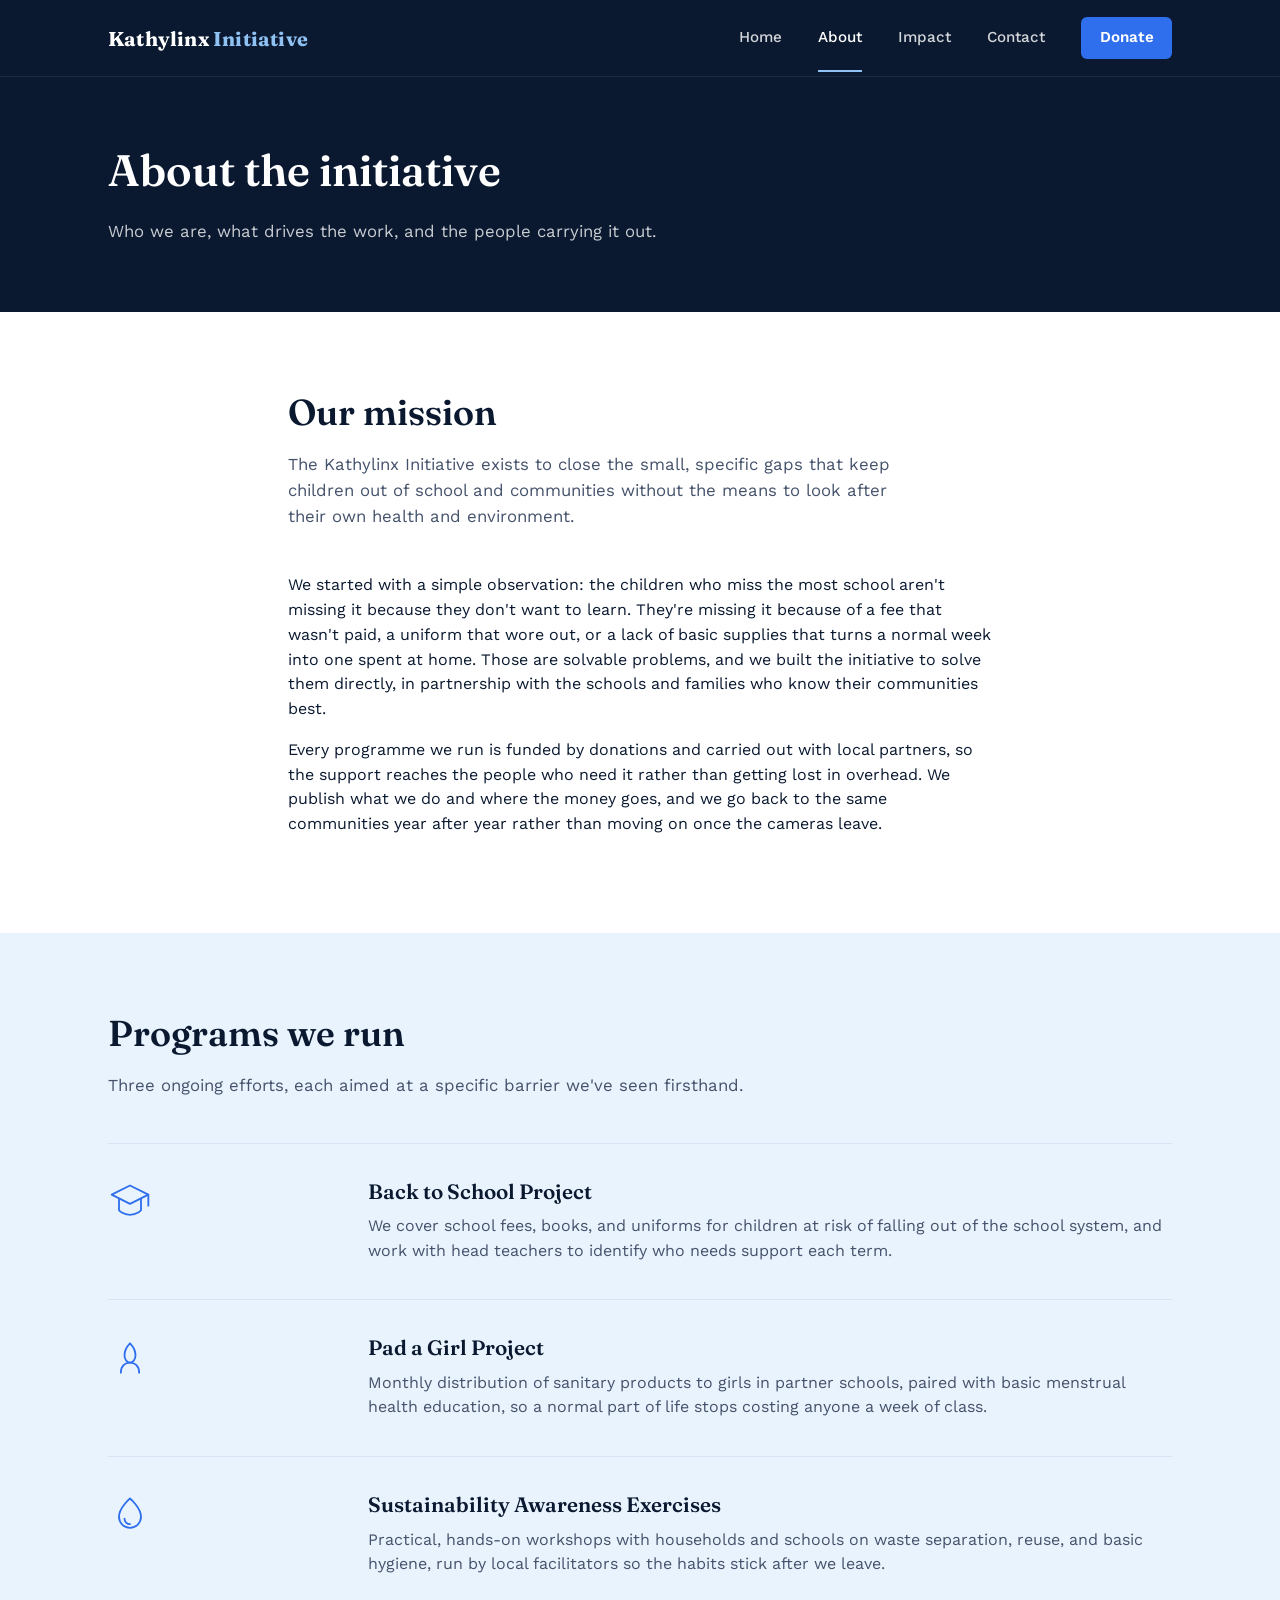
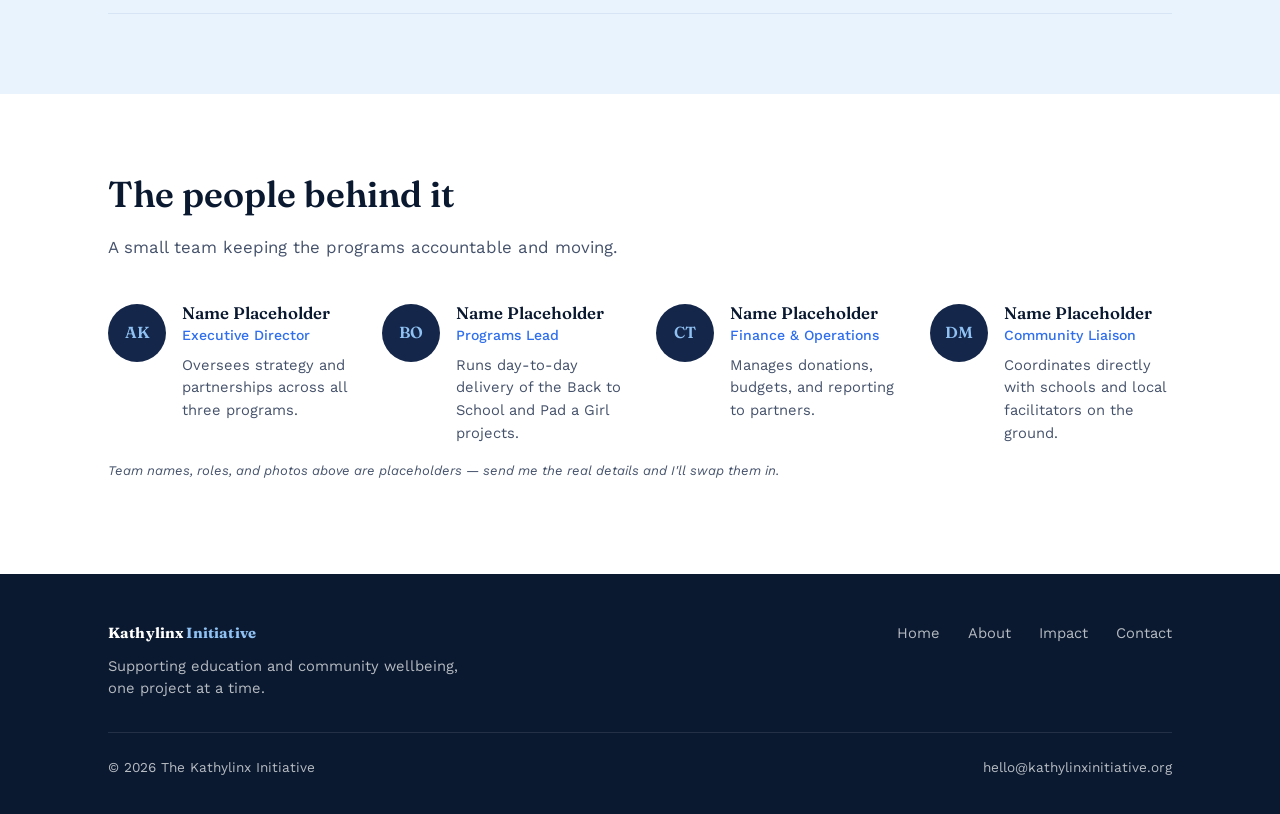
==== about.html @ f02d0393 "Add files via upload" ====
<!DOCTYPE html>
<html lang="en">
<head>
<meta charset="UTF-8">
<meta name="viewport" content="width=device-width, initial-scale=1.0">
<title>About — The Kathylinx Initiative</title>
<meta name="description" content="Learn about the Kathylinx Initiative's mission, the programs we run, and the people behind the work.">
<link rel="stylesheet" href="style.css">
</head>
<body>

<header class="site-header">
  <div class="container">
    <a href="index.html" class="brand">Kathylinx <span>Initiative</span></a>
    <nav class="main-nav" id="main-nav">
      <a href="index.html">Home</a>
      <a href="about.html" class="current">About</a>
      <a href="impact.html">Impact</a>
      <a href="contact.html">Contact</a>
      <a href="contact.html" class="nav-donate">Donate</a>
    </nav>
    <button class="nav-toggle" aria-label="Toggle menu" aria-expanded="false" aria-controls="main-nav">
      <span></span><span></span><span></span>
    </button>
  </div>
</header>

<section class="page-header">
  <div class="container">
    <h1>About the initiative</h1>
    <p>Who we are, what drives the work, and the people carrying it out.</p>
  </div>
</section>

<section class="section-light">
  <div class="container" style="max-width: 760px;">
    <div class="section-head">
      <h2>Our mission</h2>
      <p>The Kathylinx Initiative exists to close the small, specific gaps that keep children out of school and communities without the means to look after their own health and environment.</p>
    </div>
    <p>We started with a simple observation: the children who miss the most school aren't missing it because they don't want to learn. They're missing it because of a fee that wasn't paid, a uniform that wore out, or a lack of basic supplies that turns a normal week into one spent at home. Those are solvable problems, and we built the initiative to solve them directly, in partnership with the schools and families who know their communities best.</p>
    <p>Every programme we run is funded by donations and carried out with local partners, so the support reaches the people who need it rather than getting lost in overhead. We publish what we do and where the money goes, and we go back to the same communities year after year rather than moving on once the cameras leave.</p>
  </div>
</section>

<section class="section-tint">
  <div class="container">
    <div class="section-head">
      <h2>Programs we run</h2>
      <p>Three ongoing efforts, each aimed at a specific barrier we've seen firsthand.</p>
    </div>
    <div class="program-list">
      <div class="program-row">
        <div>
          <svg class="icon" viewBox="0 0 48 48" fill="none" xmlns="http://www.w3.org/2000/svg">
            <path d="M24 6L4 16L24 26L44 16L24 6Z" stroke="currentColor" stroke-width="2" stroke-linejoin="round"/>
            <path d="M12 21V33C12 33 16 38 24 38C32 38 36 33 36 33V21" stroke="currentColor" stroke-width="2" stroke-linecap="round"/>
            <path d="M44 16V28" stroke="currentColor" stroke-width="2" stroke-linecap="round"/>
          </svg>
        </div>
        <div>
          <h3>Back to School Project</h3>
          <p>We cover school fees, books, and uniforms for children at risk of falling out of the school system, and work with head teachers to identify who needs support each term.</p>
        </div>
      </div>
      <div class="program-row">
        <div>
          <svg class="icon" viewBox="0 0 48 48" fill="none" xmlns="http://www.w3.org/2000/svg">
            <path d="M24 8C24 8 30 14 30 21C30 25.4183 27.3137 29 24 29C20.6863 29 18 25.4183 18 21C18 14 24 8 24 8Z" stroke="currentColor" stroke-width="2" stroke-linejoin="round"/>
            <path d="M14 40C14 33 18.5 29 24 29C29.5 29 34 33 34 40" stroke="currentColor" stroke-width="2" stroke-linecap="round"/>
          </svg>
        </div>
        <div>
          <h3>Pad a Girl Project</h3>
          <p>Monthly distribution of sanitary products to girls in partner schools, paired with basic menstrual health education, so a normal part of life stops costing anyone a week of class.</p>
        </div>
      </div>
      <div class="program-row">
        <div>
          <svg class="icon" viewBox="0 0 48 48" fill="none" xmlns="http://www.w3.org/2000/svg">
            <path d="M24 6C24 6 12 16 12 26C12 32.6274 17.3726 38 24 38C30.6274 38 36 32.6274 36 26C36 16 24 6 24 6Z" stroke="currentColor" stroke-width="2" stroke-linejoin="round"/>
            <path d="M18 28C18 31.3137 20.6863 34 24 34" stroke="currentColor" stroke-width="2" stroke-linecap="round"/>
          </svg>
        </div>
        <div>
          <h3>Sustainability Awareness Exercises</h3>
          <p>Practical, hands-on workshops with households and schools on waste separation, reuse, and basic hygiene, run by local facilitators so the habits stick after we leave.</p>
        </div>
      </div>
    </div>
  </div>
</section>

<section class="section-light">
  <div class="container">
    <div class="section-head">
      <h2>The people behind it</h2>
      <p>A small team keeping the programs accountable and moving.</p>
    </div>
    <div class="team-list">
      <div class="team-member">
        <div class="avatar">AK</div>
        <div>
          <h3>Name Placeholder</h3>
          <p class="role">Executive Director</p>
          <p class="bio">Oversees strategy and partnerships across all three programs.</p>
        </div>
      </div>
      <div class="team-member">
        <div class="avatar">BO</div>
        <div>
          <h3>Name Placeholder</h3>
          <p class="role">Programs Lead</p>
          <p class="bio">Runs day-to-day delivery of the Back to School and Pad a Girl projects.</p>
        </div>
      </div>
      <div class="team-member">
        <div class="avatar">CT</div>
        <div>
          <h3>Name Placeholder</h3>
          <p class="role">Finance &amp; Operations</p>
          <p class="bio">Manages donations, budgets, and reporting to partners.</p>
        </div>
      </div>
      <div class="team-member">
        <div class="avatar">DM</div>
        <div>
          <h3>Name Placeholder</h3>
          <p class="role">Community Liaison</p>
          <p class="bio">Coordinates directly with schools and local facilitators on the ground.</p>
        </div>
      </div>
    </div>
    <p class="placeholder-note">Team names, roles, and photos above are placeholders — send me the real details and I'll swap them in.</p>
  </div>
</section>

<footer class="site-footer">
  <div class="container">
    <div class="footer-top">
      <div>
        <p class="brand">Kathylinx <span>Initiative</span></p>
        <p>Supporting education and community wellbeing, one project at a time.</p>
      </div>
      <nav class="footer-nav">
        <a href="index.html">Home</a>
        <a href="about.html">About</a>
        <a href="impact.html">Impact</a>
        <a href="contact.html">Contact</a>
      </nav>
    </div>
    <div class="footer-bottom">
      <span>&copy; 2026 The Kathylinx Initiative</span>
      <span>hello@kathylinxinitiative.org</span>
    </div>
  </div>
</footer>

<script src="script.js"></script>
</body>
</html>
---- style.css ----
@import url('https://fonts.googleapis.com/css2?family=Fraunces:opsz,wght@9..144,500;9..144,600;9..144,700&family=Work+Sans:wght@400;500;600&display=swap');

:root {
  --navy-950: #0A1930;
  --navy-800: #14264A;
  --navy-700: #1C3260;
  --blue-600: #2F6FED;
  --blue-500: #4C82F0;
  --blue-300: #8FC1F2;
  --blue-100: #E9F3FD;
  --white: #FFFFFF;
  --ink: #0A1930;
  --ink-soft: #45526B;
  --border-soft: #D6E4F5;

  --font-display: "Fraunces", Georgia, serif;
  --font-body: "Work Sans", -apple-system, BlinkMacSystemFont, sans-serif;

  --max-width: 1120px;
}

* { box-sizing: border-box; }

html {
  scroll-behavior: smooth;
}

body {
  margin: 0;
  font-family: var(--font-body);
  color: var(--ink);
  background: var(--white);
  line-height: 1.55;
  -webkit-font-smoothing: antialiased;
}

img { max-width: 100%; display: block; }

a { color: inherit; text-decoration: none; }

h1, h2, h3 {
  font-family: var(--font-display);
  line-height: 1.15;
  margin: 0 0 0.5em 0;
  font-weight: 600;
}

p { margin: 0 0 1em 0; }

.container {
  max-width: var(--max-width);
  margin: 0 auto;
  padding: 0 28px;
}

.visually-hidden {
  position: absolute;
  width: 1px; height: 1px;
  overflow: hidden;
  clip: rect(0,0,0,0);
}

/* Focus states */
a:focus-visible,
button:focus-visible {
  outline: 2px solid var(--blue-500);
  outline-offset: 3px;
}

/* ---------- Header ---------- */
.site-header {
  position: sticky;
  top: 0;
  z-index: 50;
  background: var(--navy-950);
  border-bottom: 1px solid rgba(255,255,255,0.08);
}

.site-header .container {
  display: flex;
  align-items: center;
  justify-content: space-between;
  height: 76px;
}

.brand {
  font-family: var(--font-display);
  font-size: 1.25rem;
  font-weight: 700;
  color: var(--white);
  letter-spacing: 0.01em;
}

.brand span {
  color: var(--blue-300);
}

.main-nav {
  display: flex;
  align-items: center;
  gap: 2.25rem;
}

.main-nav a {
  color: rgba(255,255,255,0.82);
  font-size: 0.95rem;
  font-weight: 500;
  transition: color 0.15s ease;
}

.main-nav a:hover { color: var(--white); }

.main-nav a.current {
  color: var(--white);
  position: relative;
}

.main-nav a.current::after {
  content: "";
  position: absolute;
  left: 0; right: 0; bottom: -22px;
  height: 2px;
  background: var(--blue-300);
}

.nav-donate {
  background: var(--blue-600);
  color: var(--white) !important;
  padding: 0.55rem 1.15rem;
  border-radius: 6px;
  font-weight: 600 !important;
}

.nav-donate:hover { background: var(--blue-500); }

.nav-toggle {
  display: none;
  background: none;
  border: none;
  padding: 8px;
  cursor: pointer;
}

.nav-toggle span {
  display: block;
  width: 24px;
  height: 2px;
  background: var(--white);
  margin: 5px 0;
}

/* ---------- Buttons ---------- */
.btn {
  display: inline-flex;
  align-items: center;
  gap: 0.5rem;
  padding: 0.85rem 1.6rem;
  border-radius: 6px;
  font-weight: 600;
  font-size: 0.98rem;
  border: 1px solid transparent;
  cursor: pointer;
  transition: background 0.15s ease, border-color 0.15s ease, color 0.15s ease;
}

.btn-primary {
  background: var(--blue-600);
  color: var(--white);
}
.btn-primary:hover { background: var(--blue-500); }

.btn-outline {
  border-color: rgba(255,255,255,0.4);
  color: var(--white);
}
.btn-outline:hover { border-color: var(--white); background: rgba(255,255,255,0.06); }

.btn-outline-dark {
  border-color: var(--navy-700);
  color: var(--navy-950);
}
.btn-outline-dark:hover { background: var(--blue-100); }

/* ---------- Hero ---------- */
.hero {
  position: relative;
  background: var(--navy-950);
  color: var(--white);
  padding: 6.5rem 0 5.5rem;
  overflow: hidden;
}

.hero::before {
  content: "";
  position: absolute;
  inset: 0;
  background-image: repeating-linear-gradient(
    to bottom,
    transparent 0,
    transparent 39px,
    rgba(143, 193, 242, 0.09) 40px
  );
  mask-image: linear-gradient(to bottom, transparent, black 15%, black 75%, transparent);
}

.hero::after {
  content: "";
  position: absolute;
  top: -120px;
  right: -120px;
  width: 420px;
  height: 420px;
  border-radius: 50%;
  background: radial-gradient(circle, rgba(47,111,237,0.35), transparent 70%);
}

.hero .container {
  position: relative;
  z-index: 1;
  max-width: 720px;
}

.eyebrow-note {
  font-size: 0.95rem;
  color: var(--blue-300);
  font-weight: 500;
  margin-bottom: 1rem;
}

.hero h1 {
  font-size: clamp(2.4rem, 5vw, 3.6rem);
  color: var(--white);
  margin-bottom: 0.65em;
  opacity: 0;
  animation: rise 0.7s ease forwards;
}

.hero p.lede {
  font-size: 1.15rem;
  color: rgba(255,255,255,0.82);
  max-width: 52ch;
  margin-bottom: 2.25rem;
  opacity: 0;
  animation: rise 0.7s ease 0.12s forwards;
}

.hero .hero-actions {
  display: flex;
  gap: 1rem;
  flex-wrap: wrap;
  opacity: 0;
  animation: rise 0.7s ease 0.22s forwards;
}

@keyframes rise {
  from { opacity: 0; transform: translateY(14px); }
  to { opacity: 1; transform: translateY(0); }
}

@media (prefers-reduced-motion: reduce) {
  .hero h1, .hero p.lede, .hero .hero-actions {
    animation: none;
    opacity: 1;
    transform: none;
  }
}

/* Page header for inner pages (About / Impact / Contact) */
.page-header {
  background: var(--navy-950);
  color: var(--white);
  padding: 4.25rem 0;
}

.page-header h1 { color: var(--white); font-size: clamp(2rem, 4vw, 2.75rem); }
.page-header p { color: rgba(255,255,255,0.78); max-width: 60ch; font-size: 1.05rem; margin: 0; }

/* ---------- Sections ---------- */
section { padding: 5rem 0; }

.section-light { background: var(--white); }
.section-tint { background: var(--blue-100); }
.section-dark { background: var(--navy-800); color: var(--white); }
.section-dark h2 { color: var(--white); }
.section-dark p { color: rgba(255,255,255,0.78); }

.section-head {
  max-width: 640px;
  margin-bottom: 2.75rem;
}

.section-head h2 {
  font-size: clamp(1.7rem, 3vw, 2.25rem);
}

.section-head p { color: var(--ink-soft); font-size: 1.05rem; }

.section-dark .section-head p { color: rgba(255,255,255,0.78); }

/* About (short) split layout on home */
.about-split {
  display: grid;
  grid-template-columns: 1.1fr 0.9fr;
  gap: 3.5rem;
  align-items: center;
}

.about-split .copy p { color: var(--ink-soft); font-size: 1.05rem; }

.about-split .figure {
  aspect-ratio: 4/3;
  border-radius: 8px;
  background: linear-gradient(155deg, var(--navy-700), var(--blue-600));
  position: relative;
  display: flex;
  align-items: flex-end;
  padding: 1.25rem;
}

.about-split .figure span {
  color: rgba(255,255,255,0.85);
  font-size: 0.9rem;
  font-weight: 500;
}

.stat-row {
  display: flex;
  gap: 2.5rem;
  margin-top: 2rem;
  flex-wrap: wrap;
}

.stat-row .stat strong {
  display: block;
  font-family: var(--font-display);
  font-size: 2rem;
  color: var(--navy-950);
}

.stat-row .stat span {
  color: var(--ink-soft);
  font-size: 0.9rem;
}

/* ---------- Carousel ---------- */
.carousel-wrap {
  position: relative;
}

.carousel {
  display: flex;
  gap: 1.5rem;
  overflow-x: auto;
  scroll-snap-type: x mandatory;
  padding-bottom: 0.5rem;
  scrollbar-width: none;
}

.carousel::-webkit-scrollbar { display: none; }

.carousel-card {
  flex: 0 0 320px;
  scroll-snap-align: start;
  border-radius: 8px;
  overflow: hidden;
  background: var(--navy-700);
}

.carousel-card .ph-image {
  aspect-ratio: 16/10;
  background: linear-gradient(140deg, var(--blue-600), var(--navy-700));
  display: flex;
  align-items: center;
  justify-content: center;
  color: rgba(255,255,255,0.55);
  font-size: 0.85rem;
}

.carousel-card .card-copy {
  padding: 1.15rem 1.25rem 1.4rem;
}

.carousel-card .card-copy .tag {
  font-size: 0.82rem;
  color: var(--blue-300);
  font-weight: 500;
  margin-bottom: 0.35rem;
}

.carousel-card .card-copy h3 {
  font-size: 1.1rem;
  color: var(--white);
  margin-bottom: 0.3rem;
}

.carousel-card .card-copy p {
  font-size: 0.92rem;
  color: rgba(255,255,255,0.7);
  margin: 0;
}

.carousel-controls {
  display: flex;
  justify-content: flex-end;
  gap: 0.6rem;
  margin-top: 1.5rem;
}

.carousel-controls button {
  width: 42px;
  height: 42px;
  border-radius: 50%;
  border: 1px solid rgba(255,255,255,0.3);
  background: transparent;
  color: var(--white);
  cursor: pointer;
  display: flex;
  align-items: center;
  justify-content: center;
  transition: background 0.15s ease;
}

.carousel-controls button:hover { background: rgba(255,255,255,0.1); }

/* ---------- Programs list (About page) ---------- */
.program-list {
  border-top: 1px solid var(--border-soft);
}

.program-row {
  display: grid;
  grid-template-columns: 220px 1fr;
  gap: 2.5rem;
  padding: 2.25rem 0;
  border-bottom: 1px solid var(--border-soft);
}

.program-row h3 {
  font-size: 1.3rem;
  color: var(--navy-950);
}

.program-row .icon {
  width: 44px;
  height: 44px;
  margin-bottom: 0.9rem;
  color: var(--blue-600);
}

.program-row p { color: var(--ink-soft); margin: 0; }

/* ---------- Team ---------- */
.team-list {
  display: grid;
  grid-template-columns: repeat(auto-fit, minmax(230px, 1fr));
  gap: 2.25rem 2rem;
}

.team-member {
  display: flex;
  gap: 1rem;
  align-items: flex-start;
}

.avatar {
  width: 58px;
  height: 58px;
  border-radius: 50%;
  background: var(--navy-800);
  color: var(--blue-300);
  display: flex;
  align-items: center;
  justify-content: center;
  font-family: var(--font-display);
  font-weight: 600;
  flex-shrink: 0;
}

.team-member h3 {
  font-size: 1.05rem;
  margin-bottom: 0.15rem;
}

.team-member .role {
  font-size: 0.88rem;
  color: var(--blue-600);
  font-weight: 500;
  margin-bottom: 0.4rem;
}

.team-member p.bio {
  font-size: 0.92rem;
  color: var(--ink-soft);
  margin: 0;
}

/* ---------- Impact project sections ---------- */
.project-block {
  display: grid;
  grid-template-columns: 0.95fr 1.05fr;
  gap: 3.5rem;
  align-items: center;
}

.project-block:nth-child(even) .project-gallery { order: 2; }

.project-gallery {
  display: grid;
  grid-template-columns: 1fr 1fr;
  gap: 0.9rem;
}

.project-gallery .ph {
  aspect-ratio: 1;
  border-radius: 8px;
  background: linear-gradient(150deg, var(--blue-500), var(--navy-800));
}

.project-gallery .ph:first-child {
  grid-column: 1 / -1;
  aspect-ratio: 16/9;
}

.project-copy .tag {
  display: inline-block;
  font-size: 0.82rem;
  font-weight: 600;
  color: var(--blue-600);
  background: var(--blue-100);
  padding: 0.3rem 0.7rem;
  border-radius: 4px;
  margin-bottom: 0.9rem;
}

.project-copy h2 { font-size: 1.85rem; }
.project-copy p { color: var(--ink-soft); font-size: 1.03rem; }

.project-copy .figures {
  display: flex;
  gap: 2rem;
  margin-top: 1.5rem;
}

.project-copy .figures .fig strong {
  display: block;
  font-family: var(--font-display);
  font-size: 1.6rem;
  color: var(--navy-950);
}
.project-copy .figures .fig span {
  font-size: 0.85rem;
  color: var(--ink-soft);
}

.divider {
  border: none;
  border-top: 1px solid var(--border-soft);
  margin: 5rem 0 0;
}

/* ---------- Contact page ---------- */
.contact-grid {
  display: grid;
  grid-template-columns: 1fr 1fr;
  gap: 2.5rem;
}

.contact-panel {
  border: 1px solid var(--border-soft);
  border-radius: 10px;
  padding: 2.25rem;
}

.contact-panel h3 {
  font-size: 1.2rem;
  margin-bottom: 1.4rem;
}

.detail-row {
  display: flex;
  justify-content: space-between;
  padding: 0.75rem 0;
  border-bottom: 1px solid var(--border-soft);
  font-size: 0.96rem;
}

.detail-row:last-child { border-bottom: none; }

.detail-row .label { color: var(--ink-soft); }
.detail-row .value { font-weight: 600; text-align: right; }

.whatsapp-panel {
  background: var(--navy-950);
  color: var(--white);
  border-radius: 10px;
  padding: 2.25rem;
  display: flex;
  flex-direction: column;
  justify-content: center;
}

.whatsapp-panel h3 { color: var(--white); margin-bottom: 0.6rem; }
.whatsapp-panel p { color: rgba(255,255,255,0.78); margin-bottom: 1.5rem; }

.placeholder-note {
  font-size: 0.82rem;
  color: var(--ink-soft);
  margin-top: 1rem;
  font-style: italic;
}
.section-dark .placeholder-note,
.whatsapp-panel .placeholder-note { color: rgba(255,255,255,0.55); }

/* ---------- Footer ---------- */
.site-footer {
  background: var(--navy-950);
  color: rgba(255,255,255,0.7);
  padding: 3rem 0 2.25rem;
}

.footer-top {
  display: flex;
  justify-content: space-between;
  align-items: flex-start;
  gap: 2rem;
  flex-wrap: wrap;
  padding-bottom: 2rem;
  border-bottom: 1px solid rgba(255,255,255,0.1);
}

.footer-top .brand { margin-bottom: 0.6rem; }

.footer-top p { max-width: 40ch; font-size: 0.92rem; margin: 0; }

.footer-nav {
  display: flex;
  gap: 1.75rem;
}

.footer-nav a { font-size: 0.92rem; }
.footer-nav a:hover { color: var(--white); }

.footer-bottom {
  padding-top: 1.5rem;
  font-size: 0.85rem;
  display: flex;
  justify-content: space-between;
  flex-wrap: wrap;
  gap: 0.5rem;
}

/* ---------- Responsive ---------- */
@media (max-width: 860px) {
  .about-split,
  .project-block,
  .contact-grid {
    grid-template-columns: 1fr;
  }
  .project-block:nth-child(even) .project-gallery { order: 0; }
  .program-row { grid-template-columns: 1fr; }
}

@media (max-width: 700px) {
  .main-nav {
    position: fixed;
    top: 76px; left: 0; right: 0;
    background: var(--navy-950);
    flex-direction: column;
    align-items: flex-start;
    gap: 0;
    padding: 0.5rem 28px 1.5rem;
    border-bottom: 1px solid rgba(255,255,255,0.08);
    transform: translateY(-8px);
    opacity: 0;
    pointer-events: none;
    transition: opacity 0.15s ease, transform 0.15s ease;
  }
  .main-nav.open {
    opacity: 1;
    transform: translateY(0);
    pointer-events: auto;
  }
  .main-nav a { padding: 0.65rem 0; width: 100%; }
  .main-nav a.current::after { display: none; }
  .nav-toggle { display: block; }
  .nav-donate { margin-top: 0.5rem; display: inline-block; }
  .hero { padding: 4.5rem 0 3.5rem; }
  section { padding: 3.25rem 0; }
  .footer-top { flex-direction: column; }
}
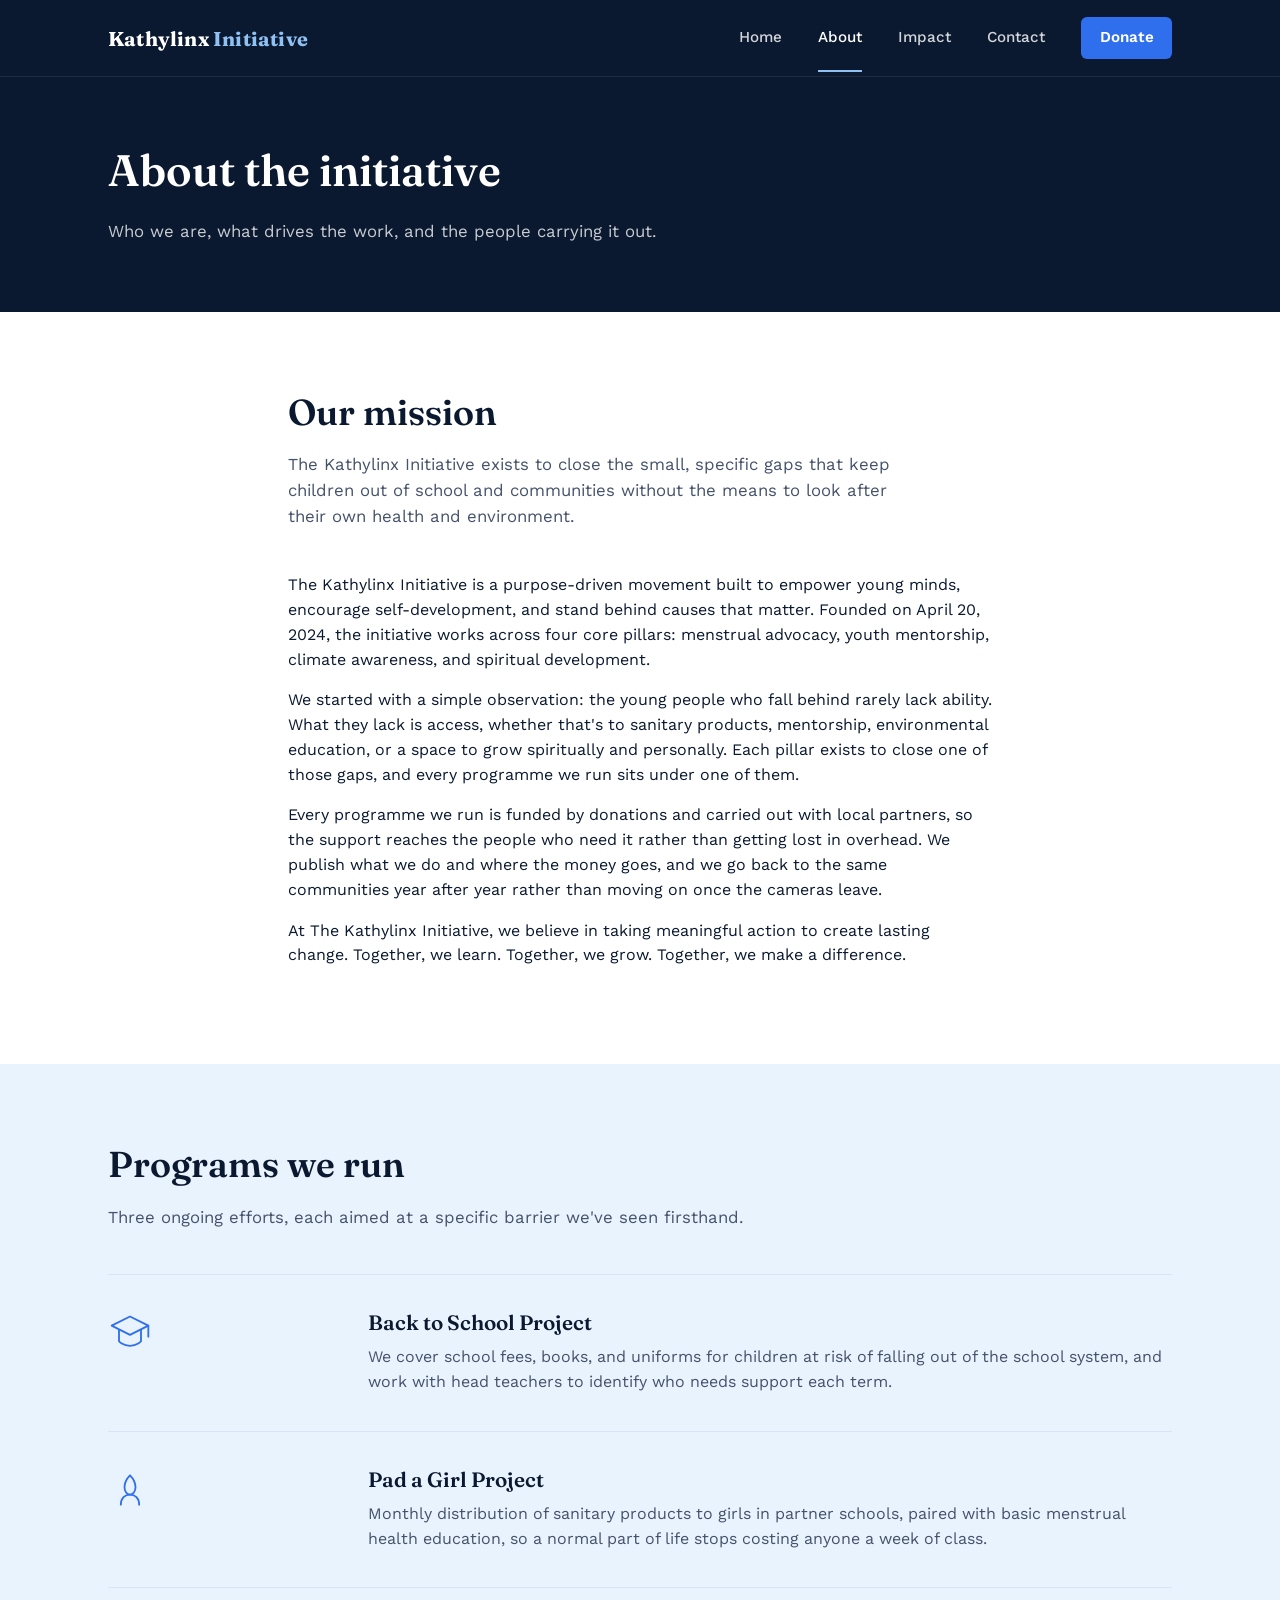
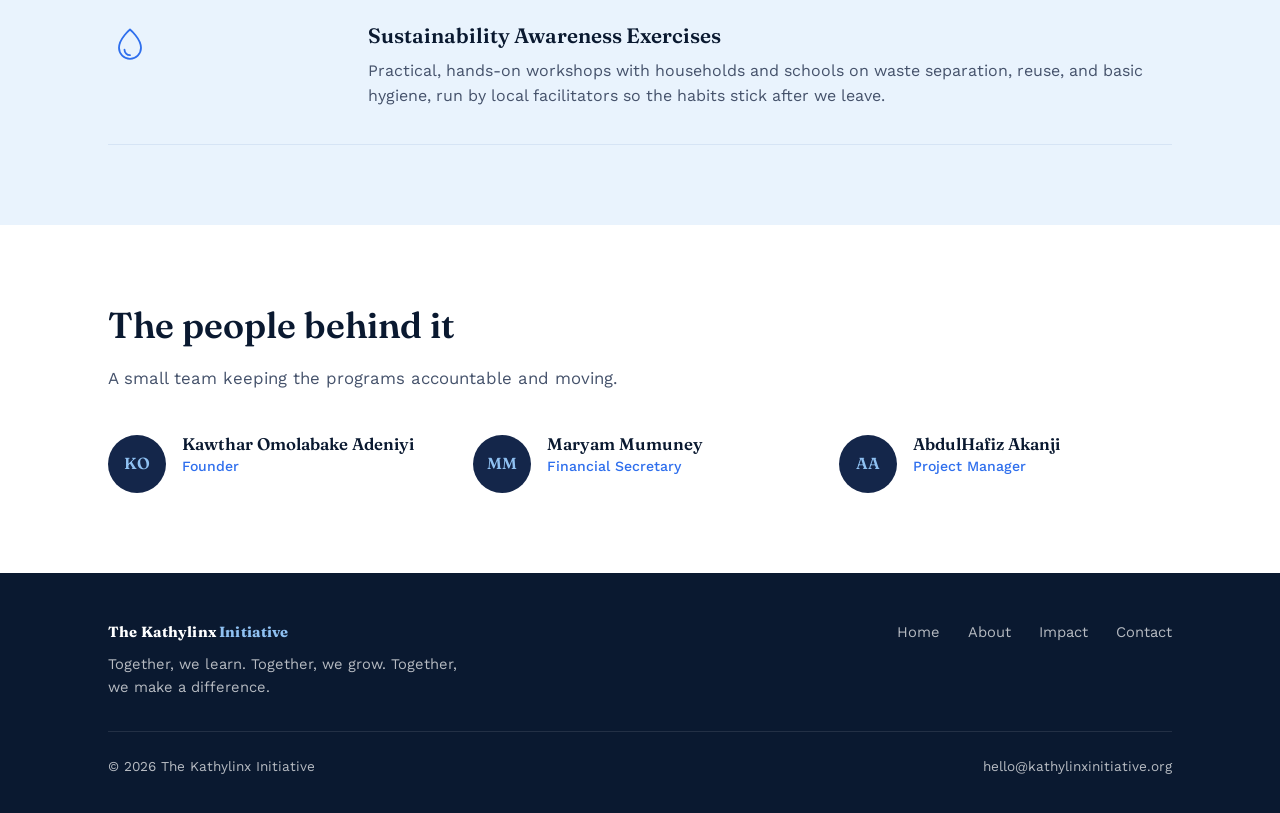
==== commit 916da982: "Revise about page content and team member names Updated team member details and mission statement." ====
--- a/about.html
+++ b/about.html
@@ -38,8 +38,10 @@
       <h2>Our mission</h2>
       <p>The Kathylinx Initiative exists to close the small, specific gaps that keep children out of school and communities without the means to look after their own health and environment.</p>
     </div>
-    <p>We started with a simple observation: the children who miss the most school aren't missing it because they don't want to learn. They're missing it because of a fee that wasn't paid, a uniform that wore out, or a lack of basic supplies that turns a normal week into one spent at home. Those are solvable problems, and we built the initiative to solve them directly, in partnership with the schools and families who know their communities best.</p>
+    <p>The Kathylinx Initiative is a purpose-driven movement built to empower young minds, encourage self-development, and stand behind causes that matter. Founded on April 20, 2024, the initiative works across four core pillars: menstrual advocacy, youth mentorship, climate awareness, and spiritual development.</p>
+    <p>We started with a simple observation: the young people who fall behind rarely lack ability. What they lack is access, whether that's to sanitary products, mentorship, environmental education, or a space to grow spiritually and personally. Each pillar exists to close one of those gaps, and every programme we run sits under one of them.</p>
     <p>Every programme we run is funded by donations and carried out with local partners, so the support reaches the people who need it rather than getting lost in overhead. We publish what we do and where the money goes, and we go back to the same communities year after year rather than moving on once the cameras leave.</p>
+    <p>At The Kathylinx Initiative, we believe in taking meaningful action to create lasting change. Together, we learn. Together, we grow. Together, we make a difference.</p>
   </div>
 </section>
 
@@ -99,39 +101,27 @@
     </div>
     <div class="team-list">
       <div class="team-member">
-        <div class="avatar">AK</div>
+        <div class="avatar">KO</div>
         <div>
-          <h3>Name Placeholder</h3>
-          <p class="role">Executive Director</p>
-          <p class="bio">Oversees strategy and partnerships across all three programs.</p>
+          <h3>Kawthar Omolabake Adeniyi</h3>
+          <p class="role">Founder</p>
         </div>
       </div>
       <div class="team-member">
-        <div class="avatar">BO</div>
+        <div class="avatar">MM</div>
         <div>
-          <h3>Name Placeholder</h3>
-          <p class="role">Programs Lead</p>
-          <p class="bio">Runs day-to-day delivery of the Back to School and Pad a Girl projects.</p>
+          <h3>Maryam Mumuney</h3>
+          <p class="role">Financial Secretary</p>
         </div>
       </div>
       <div class="team-member">
-        <div class="avatar">CT</div>
+        <div class="avatar">AA</div>
         <div>
-          <h3>Name Placeholder</h3>
-          <p class="role">Finance &amp; Operations</p>
-          <p class="bio">Manages donations, budgets, and reporting to partners.</p>
-        </div>
-      </div>
-      <div class="team-member">
-        <div class="avatar">DM</div>
-        <div>
-          <h3>Name Placeholder</h3>
-          <p class="role">Community Liaison</p>
-          <p class="bio">Coordinates directly with schools and local facilitators on the ground.</p>
+          <h3>AbdulHafiz Akanji</h3>
+          <p class="role">Project Manager</p>
         </div>
       </div>
     </div>
-    <p class="placeholder-note">Team names, roles, and photos above are placeholders — send me the real details and I'll swap them in.</p>
   </div>
 </section>
 
@@ -139,8 +129,8 @@
   <div class="container">
     <div class="footer-top">
       <div>
-        <p class="brand">Kathylinx <span>Initiative</span></p>
-        <p>Supporting education and community wellbeing, one project at a time.</p>
+        <p class="brand">The Kathylinx <span>Initiative</span></p>
+        <p>Together, we learn. Together, we grow. Together, we make a difference.</p>
       </div>
       <nav class="footer-nav">
         <a href="index.html">Home</a>
